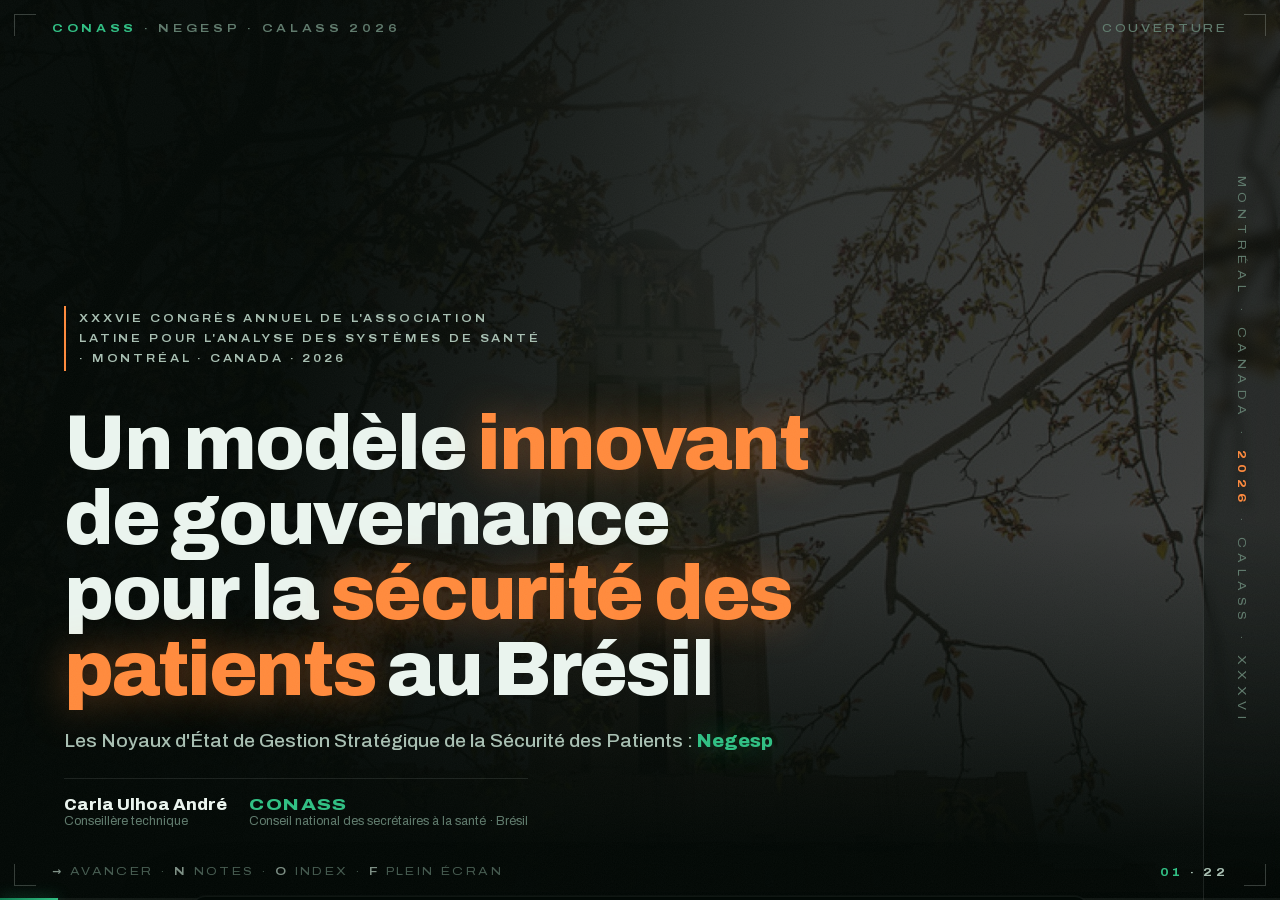
==== v2-fr/index.html @ 503f4c01 "deck em frances (v2-fr): traducao completa fr-FR + mapas nativos em frances (Gini e territorio) Co-A" ====
<!DOCTYPE html>
<html lang="fr">
<head>
<meta charset="UTF-8">
<meta name="viewport" content="width=1280">
<title>Negesp · Gouvernance de la sécurité des patients · CALASS 2026</title>
<style>
/* ═══════════════════════════════════════════════════════════════
   NEGESP · CALASS 2026 — MODELO V2 "OBSERVATÓRIO" (arquitetura 2)
   Cada slide é uma cena com geometria própria — nada de grade repetida.
   ═══════════════════════════════════════════════════════════════ */
@font-face{
  font-family:'Archivo';
  src:url([data-uri]) format('woff2');
  font-weight:100 900;font-stretch:62% 125%;font-display:block;
}

:root{
  --void:#020805;--deep:#04120B;
  --ink:#EAF4EE;--ink-2:#A8BFB2;--ink-3:#5F7A6C;
  --green:#2FBF83;--green-core:#0E7A4E;
  --orange:#FF8A3C;--orange-soft:#FFB37E;
  --hair:rgba(234,244,238,.10);--hair-2:rgba(234,244,238,.05);
  --glass:rgba(255,255,255,.035);--glass-2:rgba(255,255,255,.055);
  --ease:cubic-bezier(.32,.72,0,1);--ease-out:cubic-bezier(.16,1,.3,1);
  --pad:clamp(2rem,5vw,4.5rem);
  --kick:clamp(.58rem,.85vw,.78rem);
  --body:clamp(.9rem,1.25vw,1.08rem);
  color-scheme:dark;
}

*{margin:0;padding:0;box-sizing:border-box}
html,body{height:100%;overflow:hidden;background:var(--void)}
body{font-family:'Archivo',system-ui,sans-serif;color:var(--ink);-webkit-font-smoothing:antialiased}
::selection{background:rgba(47,191,131,.35)}

.atmo{position:fixed;inset:0;z-index:0;pointer-events:none;
  background:
    radial-gradient(52vw 52vw at 82% -10%, rgba(14,122,78,.16), transparent 60%),
    radial-gradient(44vw 44vw at -8% 108%, rgba(232,119,34,.07), transparent 62%),
    radial-gradient(90vw 70vh at 50% 120%, rgba(4,26,16,.9), transparent 70%)}
.atmo::after{content:"";position:absolute;inset:0;
  background:radial-gradient(120vw 120vh at 50% 50%, transparent 55%, rgba(1,5,3,.55) 100%)}
#dust{position:fixed;inset:0;z-index:1;pointer-events:none;opacity:.8}
.grain{position:fixed;inset:-40px;z-index:60;pointer-events:none;opacity:.05;
  background-image:url("data:image/svg+xml,%3Csvg xmlns='http://www.w3.org/2000/svg' width='160' height='160'%3E%3Cfilter id='n'%3E%3CfeTurbulence type='fractalNoise' baseFrequency='.9' numOctaves='2'/%3E%3CfeColorMatrix values='0 0 0 0 1 0 0 0 0 1 0 0 0 0 1 0 0 0 .6 0'/%3E%3C/filter%3E%3Crect width='160' height='160' filter='url(%23n)'/%3E%3C/svg%3E");
  animation:grain 1.1s steps(4) infinite}
@keyframes grain{0%{transform:translate(0,0)}25%{transform:translate(-14px,9px)}50%{transform:translate(9px,-14px)}75%{transform:translate(-6px,-8px)}100%{transform:translate(12px,10px)}}

/* HUD */
.hud{position:fixed;inset:0;z-index:50;pointer-events:none;font-stretch:125%;
  text-transform:uppercase;letter-spacing:.34em;font-size:var(--kick);color:var(--ink-3)}
.hud i{position:absolute;width:22px;height:22px;border:1px solid rgba(234,244,238,.22)}
.hud i.tl{top:14px;left:14px;border-right:0;border-bottom:0}
.hud i.tr{top:14px;right:14px;border-left:0;border-bottom:0}
.hud i.bl{bottom:14px;left:14px;border-right:0;border-top:0}
.hud i.br{bottom:14px;right:14px;border-left:0;border-top:0}
.hud .htl{position:absolute;top:22px;left:52px;font-weight:600}
.hud .htl b{color:var(--green);font-weight:700}
.hud .htr{position:absolute;top:22px;right:52px;text-align:right;font-weight:500;letter-spacing:.26em;max-width:44vw;overflow:hidden;white-space:nowrap;text-overflow:ellipsis}
.hud .hbl{position:absolute;bottom:22px;left:52px;letter-spacing:.22em;opacity:.75}
.hud .hbl b{color:var(--ink-2);font-weight:600}
.hud .hbr{position:absolute;bottom:22px;right:52px;font-variant-numeric:tabular-nums;font-weight:700;letter-spacing:.3em;color:var(--ink-2)}
.hud .hbr b{color:var(--green)}
.prog{position:fixed;left:0;right:0;bottom:0;height:2px;z-index:51;background:rgba(234,244,238,.06)}
.prog i{position:absolute;left:0;top:0;bottom:0;width:0;background:linear-gradient(90deg,var(--green-core),var(--green));
  box-shadow:0 0 14px rgba(47,191,131,.8);transition:width .7s var(--ease)}

/* mecânica */
.slide{position:fixed;inset:0;z-index:2;display:flex;visibility:hidden;opacity:0;
  transform:scale(.986);filter:blur(14px);
  transition:opacity .85s var(--ease),transform .85s var(--ease),filter .85s var(--ease),visibility 0s .85s}
.slide.on{visibility:visible;opacity:1;transform:none;filter:none;transition-delay:0s}
.wrap{flex:1;display:flex;flex-direction:column;justify-content:center;
  padding:calc(var(--pad) * .9) var(--pad);max-height:100%;overflow:hidden;position:relative;z-index:2}
.rv{opacity:0;transform:translateY(26px);filter:blur(10px)}
.on .rv{opacity:1;transform:none;filter:none;
  transition:opacity .9s var(--ease-out),transform .9s var(--ease-out),filter .9s var(--ease-out);
  transition-delay:calc(var(--d,0) * 1ms)}
.st{opacity:0;transform:translateY(18px) scale(.98);filter:blur(6px);
  transition:opacity .65s var(--ease-out),transform .65s var(--ease-out),filter .65s var(--ease-out)}
.st.go{opacity:1;transform:none;filter:none}

/* vocabulário */
.kick{display:inline-flex;align-items:center;gap:.9em;font-size:var(--kick);
  text-transform:uppercase;letter-spacing:.34em;font-stretch:125%;font-weight:600;color:var(--green)}
.kick::before{content:"";width:2.6em;height:1px;background:linear-gradient(90deg,var(--orange),transparent);flex:none}
.kick.center{justify-content:center;width:100%}
.title{font-size:clamp(1.5rem,3.1vw,2.7rem);font-weight:800;font-stretch:104%;
  line-height:1.08;letter-spacing:-.02em;color:var(--ink);text-wrap:balance;margin-top:.55em}
.title em{font-style:normal;color:var(--orange);text-shadow:0 0 34px rgba(255,138,60,.35)}
.lead{font-size:var(--body);color:var(--ink-2);line-height:1.6;max-width:62ch}
.glass{background:linear-gradient(180deg,var(--glass-2),var(--glass));border:1px solid var(--hair);
  border-radius:16px;box-shadow:inset 0 1px 0 rgba(255,255,255,.07)}

/* ═══ S01 · CAPA — pôster editorial com trilho lateral ═══ */
#s01 .cover{position:absolute;inset:0;z-index:0;
  background-image:url([data-uri]);background-size:cover;background-position:center 30%;
  filter:brightness(.4) saturate(.7) contrast(1.06);transform:scale(1.06);animation:kb 26s var(--ease) forwards}
@keyframes kb{to{transform:scale(1) translateY(-8px)}}
#s01 .scrim{position:absolute;inset:0;z-index:1;
  background:linear-gradient(100deg,rgba(2,8,5,.95) 24%,rgba(2,8,5,.55) 58%,rgba(2,8,5,.3)),
             linear-gradient(0deg,rgba(2,8,5,.95) 6%,transparent 42%)}
#s01 .rail{position:absolute;right:0;top:0;bottom:0;width:clamp(3.2rem,6vw,5rem);z-index:3;
  border-left:1px solid var(--hair);display:flex;align-items:center;justify-content:center;
  background:rgba(2,8,5,.35);backdrop-filter:blur(6px)}
#s01 .rail span{writing-mode:vertical-rl;font-size:var(--kick);letter-spacing:.5em;text-transform:uppercase;
  font-stretch:125%;color:var(--ink-3);white-space:nowrap}
#s01 .rail b{color:var(--orange);font-weight:700}
#s01 .wrap{justify-content:flex-end;padding-bottom:clamp(2.6rem,8vh,5rem);padding-right:clamp(5rem,9vw,8rem)}
#s01 .badge{display:inline-flex;max-width:max-content;align-items:center;gap:.8em;
  font-size:var(--kick);letter-spacing:.26em;text-transform:uppercase;font-stretch:118%;font-weight:600;
  color:var(--ink-2);border-left:2px solid var(--orange);padding:.3em 0 .3em 1.2em;max-width:60ch;line-height:1.8}
#s01 h1{font-size:clamp(2.5rem,6vw,5.6rem);font-weight:840;font-stretch:100%;line-height:.98;
  letter-spacing:-.03em;max-width:19ch;margin:.45em 0 .3em;text-wrap:balance}
#s01 h1 .hl{color:var(--orange);text-shadow:0 0 44px rgba(255,138,60,.4)}
#s01 h1 .w{display:inline-block;opacity:0;transform:translateY(.55em) rotate(1.2deg);filter:blur(8px)}
#s01.on h1 .w{opacity:1;transform:none;filter:none;
  transition:opacity .8s var(--ease-out),transform .8s var(--ease-out),filter .8s var(--ease-out);
  transition-delay:calc(var(--wd) * 1ms)}
#s01 .sub{font-size:clamp(.95rem,1.5vw,1.3rem);color:var(--ink-2);font-weight:500}
#s01 .sub .neg{color:var(--green);font-weight:800;text-shadow:0 0 30px rgba(47,191,131,.45)}
#s01 .authors{display:flex;align-items:baseline;gap:1.4em;margin-top:clamp(1.1rem,3vh,2rem);
  border-top:1px solid var(--hair);padding-top:1em;max-width:max-content}
#s01 .authors b{font-weight:800;font-size:clamp(.95rem,1.35vw,1.15rem)}
#s01 .authors span{display:block;font-size:clamp(.7rem,.98vw,.85rem);color:var(--ink-3)}
#s01 .authors .cn b{color:var(--green);font-stretch:118%;letter-spacing:.08em;text-transform:uppercase}

/* ═══ S02 · PERGUNTA — console + interrogação monumental ═══ */
#s02 .mark{position:absolute;right:-2vw;top:50%;transform:translateY(-52%);z-index:0;
  font-size:clamp(20rem,52vh,34rem);font-weight:850;line-height:1;color:transparent;
  -webkit-text-stroke:1.5px rgba(47,191,131,.22);text-stroke:1.5px rgba(47,191,131,.22);
  animation:markPulse 5s ease-in-out infinite}
@keyframes markPulse{50%{-webkit-text-stroke-color:rgba(47,191,131,.4)}}
#s02 .wrap{justify-content:flex-end;padding-bottom:clamp(3.4rem,12vh,7rem);max-width:72vw}
#s02 .promptline{font-size:var(--kick);letter-spacing:.34em;text-transform:uppercase;font-stretch:125%;
  color:var(--ink-3);margin-bottom:1.4em}
#s02 .promptline b{color:var(--green)}
#s02 .q{font-size:clamp(1.7rem,3.7vw,3.4rem);font-weight:740;font-stretch:101%;line-height:1.18;
  letter-spacing:-.02em;max-width:26ch;text-wrap:balance;border-left:3px solid var(--green);
  padding-left:clamp(1rem,2.4vw,1.8rem)}
#s02 .q .hl{color:var(--orange);text-shadow:0 0 44px rgba(255,138,60,.4)}
#s02 .q .w{display:inline-block;opacity:0;transform:translateY(.5em);filter:blur(9px)}
#s02.on .q .w{opacity:1;transform:none;filter:none;transition:all .75s var(--ease-out);
  transition-delay:calc(var(--wd) * 1ms)}
#s02 .caret{display:inline-block;width:.55em;height:1.05em;background:var(--green);margin-left:.18em;
  vertical-align:-.12em;animation:caret 1s steps(1) infinite;box-shadow:0 0 18px rgba(47,191,131,.8)}
@keyframes caret{50%{opacity:0}}

/* ═══ S03 · CONASS — bento assimétrico com faixa de números ═══ */
#s03 .bento{display:grid;flex:1;min-height:0;margin-top:0;
  grid-template-columns:1.05fr .55fr .9fr;grid-template-rows:auto 1fr auto;
  grid-template-areas:"logo logo photo" "lead tag photo" "stats stats stats";
  gap:clamp(.8rem,2vw,1.6rem)}
#s03 .mark{grid-area:logo;align-self:start;background:#F7FBF8;border-radius:14px;
  padding:clamp(.6rem,1.3vw,1rem) clamp(.9rem,1.9vw,1.4rem);max-width:max-content;
  box-shadow:0 18px 50px rgba(0,0,0,.45)}
#s03 .mark img{display:block;height:clamp(2.1rem,4.6vh,3rem);width:auto}
#s03 .leadbox{grid-area:lead;align-self:center}
#s03 .tagbox{grid-area:tag;align-self:center;justify-self:center;position:relative;
  font-size:clamp(.9rem,1.4vw,1.2rem);font-weight:650;line-height:1.5;color:var(--ink);
  writing-mode:vertical-rl;transform:rotate(180deg);border-left:none;
  border-right:2px solid var(--orange);padding:0 0 0 1em;max-height:100%}
#s03 .tagbox em{font-style:normal;color:var(--orange)}
#s03 .photo{grid-area:photo;position:relative;align-self:stretch;min-height:0;
  display:flex;align-items:center;justify-content:center}
#s03 .photo .frame{background:#fff;border-radius:16px;padding:clamp(.5rem,1vw,.8rem);
  box-shadow:0 30px 70px rgba(0,0,0,.55),0 0 60px rgba(47,191,131,.08);transform:rotate(2.2deg);
  max-height:100%;display:flex}
#s03 .photo img{display:block;max-width:100%;max-height:min(52vh,480px);object-fit:contain;border-radius:8px}
#s03 .stats{grid-area:stats;display:grid;grid-template-columns:1fr 1fr 1.35fr;align-items:stretch;
  border-top:1px solid var(--hair);padding-top:clamp(.7rem,2vh,1.2rem);gap:0}
#s03 .stat{padding:0 clamp(1rem,2.4vw,2rem);position:relative}
#s03 .stat + .stat{border-left:1px solid var(--hair)}
#s03 .stat b{display:block;font-size:clamp(2rem,4.4vw,3.8rem);font-weight:860;font-stretch:78%;
  color:var(--green);line-height:1;font-variant-numeric:tabular-nums;text-shadow:0 0 34px rgba(47,191,131,.35)}
#s03 .stat span{display:block;margin-top:.4em;font-size:clamp(.68rem,.98vw,.86rem);color:var(--ink-2);line-height:1.4}

/* ═══ S04 · CÂMARA — 4 painéis verticais + faixa panorâmica ═══ */
#s04 .strip{margin-top:clamp(.7rem,2vh,1.2rem);border-radius:14px;overflow:hidden;position:relative;
  height:clamp(3.4rem,10vh,5.4rem);border:1px solid var(--hair)}
#s04 .strip img{width:100%;height:100%;object-fit:cover;object-position:center 32%;
  filter:saturate(.6) brightness(.7) contrast(1.05)}
#s04 .strip::after{content:"";position:absolute;inset:0;
  background:linear-gradient(90deg,rgba(2,8,5,.7),transparent 30%,transparent 70%,rgba(2,8,5,.7))}
#s04 .panels{display:grid;grid-template-columns:repeat(4,1fr);gap:clamp(.6rem,1.4vw,1.1rem);
  flex:1;min-height:0;margin-top:clamp(.7rem,2vh,1.2rem)}
#s04 .pan{position:relative;padding:clamp(.9rem,1.8vw,1.3rem);display:flex;flex-direction:column;
  border-top:2px solid var(--green);overflow:hidden}
#s04 .pan:nth-child(2n){border-top-color:var(--orange)}
#s04 .pan .num{position:absolute;right:.3em;top:-.22em;font-size:clamp(3.4rem,7vw,6rem);font-weight:860;
  font-stretch:75%;color:transparent;-webkit-text-stroke:1px rgba(234,244,238,.1);line-height:1}
#s04 .pan h4{font-size:clamp(.78rem,1.1vw,.98rem);font-weight:800;font-stretch:112%;letter-spacing:.05em;
  text-transform:uppercase;color:var(--green);max-width:9ch;line-height:1.3;min-height:2.6em}
#s04 .pan:nth-child(2n) h4{color:var(--orange)}
#s04 .pan p{margin-top:.7em;font-size:clamp(.7rem,.98vw,.88rem);color:var(--ink-2);line-height:1.5}

/* ═══ S05 · PROBLEMA — trilhos de transformação ═══ */
#s05 .heads{display:grid;grid-template-columns:1fr clamp(4rem,9vw,7rem) 1fr;gap:clamp(.8rem,2vw,1.5rem);
  margin-top:clamp(1rem,3vh,1.8rem)}
#s05 .heads span{font-size:var(--kick);letter-spacing:.3em;text-transform:uppercase;font-stretch:120%;font-weight:700}
#s05 .heads .ha{color:var(--orange)}
#s05 .heads .hb{color:var(--green)}
#s05 .heads .hb em{font-style:normal;color:var(--green);text-decoration:underline;text-underline-offset:.3em}
#s05 .rows{display:flex;flex-direction:column;gap:clamp(.7rem,2.2vh,1.3rem);flex:1;min-height:0;
  justify-content:space-evenly;margin-top:.4rem}
#s05 .row{display:grid;grid-template-columns:1fr clamp(4rem,9vw,7rem) 1fr;gap:clamp(.8rem,2vw,1.5rem);align-items:stretch}
#s05 .cellA,#s05 .cellB{display:flex;gap:.85em;align-items:center;padding:clamp(.75rem,1.6vw,1.15rem)}
#s05 .cellA{border-left:2px solid rgba(255,138,60,.6)}
#s05 .cellB{border-left:2px solid rgba(47,191,131,.6)}
#s05 .row i{flex:none;width:1.8em;height:1.8em;border-radius:50%;display:grid;place-items:center;
  font-style:normal;font-weight:800;font-size:.88em}
#s05 .cellA i{color:var(--orange);border:1px solid rgba(255,138,60,.5)}
#s05 .cellB i{color:var(--green);border:1px solid rgba(47,191,131,.5)}
#s05 .row p{font-size:clamp(.78rem,1.1vw,.98rem);color:var(--ink-2);line-height:1.45}
#s05 .row b{color:var(--ink)}
#s05 .beam{position:relative;align-self:center;height:2px;width:100%;
  background:linear-gradient(90deg,rgba(255,138,60,.5),rgba(47,191,131,.7))}
#s05 .beam::before{content:"";position:absolute;right:-1px;top:50%;translate:0 -50%;
  border:5px solid transparent;border-left-color:var(--green);filter:drop-shadow(0 0 6px rgba(47,191,131,.8))}
#s05 .beam::after{content:"";position:absolute;left:0;top:-2px;width:14px;height:6px;border-radius:3px;
  background:#7CFFC8;filter:blur(1px);animation:beamrun 2.2s var(--ease) infinite}
@keyframes beamrun{from{left:-4%}to{left:100%}}

/* ═══ S06 · CITAÇÃO — glifo monumental + eixo assimétrico ═══ */
#s06 .glyph{position:absolute;left:clamp(-2rem,-1vw,0rem);top:-6vh;z-index:0;font-size:clamp(18rem,46vh,30rem);
  font-weight:860;line-height:1;color:transparent;-webkit-text-stroke:1.5px rgba(47,191,131,.25)}
#s06 .wrap{padding-left:clamp(6rem,18vw,16rem);align-items:flex-start}
#s06 .quote{font-size:clamp(1.3rem,2.7vw,2.4rem);font-weight:650;line-height:1.32;max-width:30ch;
  letter-spacing:-.014em;text-wrap:balance}
#s06 .quote .hl{color:var(--orange)}
#s06 .quote .hl2{color:var(--green)}
#s06 .attr{margin-top:clamp(1.2rem,3.6vh,2.2rem);font-size:var(--kick);letter-spacing:.3em;
  text-transform:uppercase;font-stretch:120%;color:var(--ink-3);display:flex;align-items:center;gap:1.2em}
#s06 .attr::before{content:"";width:3em;height:1px;background:var(--orange)}

/* ═══ S07 · MARCO LEGAL — selo monumental + linha de metrô ═══ */
#s07 .scene{display:grid;grid-template-columns:.95fr 1.05fr;gap:clamp(1.6rem,4vw,3.4rem);
  align-items:center;flex:1;min-height:0;margin-top:clamp(.6rem,2vh,1.1rem)}
#s07 .monument{text-align:left;position:relative;padding:clamp(1.2rem,2.6vw,2rem) 0}
#s07 .selo{display:inline-block;font-size:var(--kick);letter-spacing:.3em;text-transform:uppercase;font-weight:800;
  color:var(--orange);border:1px solid rgba(255,138,60,.55);border-radius:999px;padding:.55em 1.2em;
  animation:blip 3s ease-in-out infinite}
@keyframes blip{50%{opacity:.45}}
#s07 .dou{margin-top:1.2em;font-size:var(--kick);letter-spacing:.32em;text-transform:uppercase;color:var(--ink-3);font-stretch:122%}
#s07 .bigdate{font-size:clamp(2rem,4.6vw,4rem);font-weight:860;font-stretch:84%;line-height:1.02;
  margin-top:.15em;letter-spacing:-.02em;
  background:linear-gradient(100deg,#EAF4EE,#7CFFC8);-webkit-background-clip:text;background-clip:text;color:transparent}
#s07 .portn{margin-top:.5em;font-size:clamp(.85rem,1.25vw,1.1rem);color:var(--green);font-weight:750}
#s07 .ementa{margin-top:.9em;font-size:clamp(.82rem,1.15vw,1rem);color:var(--ink-2);line-height:1.55;
  max-width:44ch;border-left:2px solid rgba(47,191,131,.4);padding-left:1em}
#s07 .metro{position:relative;display:flex;flex-direction:column;gap:clamp(1rem,3.4vh,1.9rem);
  padding-left:clamp(1.6rem,3.4vw,2.6rem)}
#s07 .metro::before{content:"";position:absolute;left:calc(clamp(1.6rem,3.4vw,2.6rem)/2 - 1px);top:4%;bottom:4%;
  width:2px;background:linear-gradient(rgba(255,138,60,.7),rgba(47,191,131,.8));border-radius:2px;
  box-shadow:0 0 16px rgba(47,191,131,.35)}
#s07 .stop{position:relative}
#s07 .stop::before{content:"";position:absolute;left:calc(-1 * clamp(1.6rem,3.4vw,2.6rem)/2 - 5px);top:.55em;
  width:12px;height:12px;border-radius:50%;background:var(--void);border:2px solid var(--green);
  box-shadow:0 0 14px rgba(47,191,131,.7)}
#s07 .stop .from{color:var(--ink-3);font-size:clamp(.76rem,1.06vw,.94rem);
  text-decoration:line-through;text-decoration-color:rgba(255,138,60,.55)}
#s07 .stop .to{margin-top:.25em;color:var(--ink);font-size:clamp(.9rem,1.35vw,1.2rem);font-weight:750;line-height:1.35}

/* ═══ S08 · NÍVEIS — diamante de fluxo ═══ */
#s08 .diamond{position:relative;flex:1;min-height:0;margin-top:clamp(.5rem,1.6vh,1rem);
  display:grid;grid-template-columns:1fr 1fr;grid-template-rows:auto 1fr auto;
  gap:clamp(.5rem,1.4vh,.9rem) clamp(3rem,8vw,7rem);
  grid-template-areas:"fed fed" "est mun" "srv srv"}
#s08 .dcard{position:relative;padding:clamp(.65rem,1.4vw,1rem) clamp(.9rem,1.9vw,1.4rem);z-index:2}
#s08 .dcard.fed{grid-area:fed;justify-self:center;width:min(100%,58ch)}
#s08 .dcard.est{grid-area:est}
#s08 .dcard.mun{grid-area:mun}
#s08 .dcard.srv{grid-area:srv;justify-self:center;width:min(100%,64ch)}
#s08 .dcard .lvl{font-size:var(--kick);letter-spacing:.28em;text-transform:uppercase;font-weight:800;
  color:var(--orange);font-stretch:122%}
#s08 .dcard.est .lvl{color:var(--green)}
#s08 .dcard .who{margin-top:.2em;font-weight:800;font-size:clamp(.76rem,1.08vw,.95rem);line-height:1.25;color:var(--ink)}
#s08 .dcard .resp{margin-top:.5em}
#s08 .dcard .resp b{display:block;font-size:calc(var(--kick) * .92);letter-spacing:.22em;text-transform:uppercase;
  color:var(--green);font-weight:800;font-stretch:114%;margin-bottom:.4em}
#s08 .dcard ul{list-style:none;display:grid;gap:.24em}
#s08 .dcard.fed ul,#s08 .dcard.srv ul{grid-template-columns:1fr 1fr;column-gap:1.4em}
#s08 .dcard li{position:relative;padding-left:.95em;font-size:clamp(.68rem,.96vw,.86rem);color:var(--ink-2);line-height:1.35}
#s08 .dcard li::before{content:"";position:absolute;left:0;top:.48em;width:.3em;height:.3em;border-radius:50%;
  background:var(--orange);box-shadow:0 0 8px rgba(255,138,60,.7)}
#s08 .dcard.est{outline:1px solid rgba(47,191,131,.4);outline-offset:-1px;border-radius:16px;
  box-shadow:0 0 44px rgba(47,191,131,.12)}
#s08 svg.links{position:absolute;inset:0;width:100%;height:100%;z-index:1;pointer-events:none}
#s08 svg.links path{fill:none;stroke:rgba(47,191,131,.4);stroke-width:1.4;stroke-dasharray:6 7;
  filter:drop-shadow(0 0 6px rgba(47,191,131,.35));animation:dashmove 1.6s linear infinite}
@keyframes dashmove{to{stroke-dashoffset:-13}}

/* ═══ S09 · ELO — selo suspenso + manifesto central ═══ */
#s09 .wrap{align-items:center;text-align:center}
#s09 .plate{background:#F7FBF8;border-radius:18px;padding:clamp(.9rem,2vw,1.5rem) clamp(1.4rem,3vw,2.2rem);
  box-shadow:0 26px 70px rgba(0,0,0,.5),0 0 80px rgba(47,191,131,.14);transform:rotate(-2deg);
  max-width:min(46vw,430px);position:relative}
#s09 .plate img{display:block;width:100%;height:auto}
#s09 .plate::after{content:"";position:absolute;inset:0;border-radius:18px;pointer-events:none;
  background:linear-gradient(120deg,transparent 30%,rgba(255,255,255,.5) 46%,transparent 60%);
  background-size:260% 100%;animation:sheen 5.5s var(--ease) infinite}
@keyframes sheen{0%,55%{background-position:130% 0}95%,100%{background-position:-130% 0}}
#s09 .statement{margin-top:clamp(1.2rem,3.6vh,2.2rem);font-size:clamp(1.35rem,2.7vw,2.5rem);
  font-weight:760;font-stretch:102%;line-height:1.2;letter-spacing:-.018em;max-width:30ch;text-wrap:balance}
#s09 .statement .g{color:var(--green);text-shadow:0 0 34px rgba(47,191,131,.4)}
#s09 .chips{display:flex;gap:.7em;margin-top:clamp(1.1rem,3.2vh,2rem);flex-wrap:wrap;justify-content:center}
#s09 .chip{display:inline-flex;align-items:center;gap:.7em;border:1px solid var(--hair);border-radius:999px;
  background:var(--glass);padding:.6em 1.2em;font-size:clamp(.72rem,1.02vw,.92rem);color:var(--ink-2);font-weight:550;max-width:52ch;text-align:left}
#s09 .chip::before{content:"";width:.5em;height:.5em;border-radius:50%;background:var(--green);
  box-shadow:0 0 10px rgba(47,191,131,.8);flex:none}
#s09 .chip.o::before{background:var(--orange);box-shadow:0 0 10px rgba(255,138,60,.8)}

/* ═══ S10 · CONSTELAÇÃO EM TELA CHEIA ═══ */
#s10 .wrap{padding-top:clamp(1.4rem,4vh,2.4rem)}
#s10 .head{max-width:44ch}
#s10 .head .title{font-size:clamp(1.2rem,2.2vw,1.9rem)}
#s10 .head .lead{margin-top:.6em;font-size:clamp(.78rem,1.1vw,.98rem)}
#s10 .stage{position:relative;flex:1;min-height:0}
#s10 svg.web{position:absolute;inset:0;width:100%;height:100%;pointer-events:none}
#s10 svg.web line{stroke:rgba(47,191,131,.35);stroke-width:1;stroke-dasharray:4 6}
#s10 svg.web line.ring{stroke:rgba(234,244,238,.12)}
#s10 .core{position:absolute;left:50%;top:52%;translate:-50% -50%;z-index:2;
  background:radial-gradient(circle at 35% 30%,#17A468,var(--green-core) 72%);color:#fff;font-weight:850;
  border-radius:999px;padding:.75em 1.5em;font-size:clamp(.95rem,1.5vw,1.3rem);
  box-shadow:0 0 0 1px rgba(255,255,255,.18) inset,0 0 60px rgba(47,191,131,.55)}
#s10 .core::after{content:"";position:absolute;inset:-12px;border-radius:999px;
  border:1px solid rgba(47,191,131,.4);animation:pulseR 2.8s var(--ease) infinite}
@keyframes pulseR{from{transform:scale(.92);opacity:1}to{transform:scale(1.55);opacity:0}}
#s10 .fn{position:absolute;translate:-50% -50%;z-index:2;display:flex;align-items:center;gap:.6em;
  background:var(--glass-2);border:1px solid var(--hair);border-radius:999px;backdrop-filter:blur(6px);
  padding:.55em 1.1em .55em .5em;font-size:clamp(.7rem,1vw,.9rem);color:var(--ink);white-space:nowrap;font-weight:650}
#s10 .fn i{font-style:normal;flex:none;width:1.7em;height:1.7em;border-radius:50%;display:grid;place-items:center;
  background:var(--green);color:#04120B;font-weight:800;font-size:.9em;box-shadow:0 0 14px rgba(47,191,131,.5)}
#s10 .fn:nth-child(odd) i{background:var(--orange);box-shadow:0 0 14px rgba(255,138,60,.5)}

/* ═══ S11 · MAPA — palco central com leituras sobrepostas ═══ */
#s11 .stage{position:relative;flex:1;min-height:0;display:grid;place-items:center;overflow:hidden}
#s11 .holo{position:relative;perspective:1400px}
#s11 .table{position:relative;transform:rotateX(28deg);transform-style:preserve-3d;animation:floaty 7s ease-in-out infinite}
@keyframes floaty{0%,100%{transform:rotateX(28deg) translateY(0)}50%{transform:rotateX(28deg) translateY(-10px)}}
#s11 .brmap{width:min(56vw,66vh,830px);height:auto;display:block;filter:drop-shadow(0 0 26px rgba(47,191,131,.25))}
#s11 .floor{position:absolute;left:50%;bottom:-9%;width:130%;height:34%;transform:translateX(-50%);
  background:radial-gradient(50% 100% at 50% 0%,rgba(47,191,131,.2),transparent 70%);filter:blur(12px)}
#s11 .ringsF{position:absolute;left:50%;top:52%;width:135%;aspect-ratio:1;transform:translate(-50%,-50%);
  border-radius:50%;border:1px solid rgba(47,191,131,.14);
  box-shadow:0 0 0 clamp(30px,4vw,60px) rgba(47,191,131,.05) inset}
#s11 .sweep{position:absolute;inset:-12%;border-radius:50%;
  background:conic-gradient(from 0deg,rgba(47,191,131,.24),transparent 24%);
  animation:spin2 6.5s linear infinite;mix-blend-mode:screen;pointer-events:none}
@keyframes spin2{to{rotate:360deg}}
#s11 .reading{position:absolute;left:var(--pad);top:50%;transform:translateY(-50%);z-index:3;max-width:34ch}
#s11 .reading b{display:block;font-size:clamp(4.6rem,12vw,10.5rem);font-weight:880;font-stretch:74%;
  line-height:.88;color:var(--green);font-variant-numeric:tabular-nums;letter-spacing:-.03em;
  text-shadow:0 0 70px rgba(47,191,131,.5)}
#s11 .reading small{display:block;margin-top:.6em;font-size:clamp(.82rem,1.2vw,1.02rem);color:var(--ink-2);
  max-width:24ch;line-height:1.45;font-weight:500}
#s11 .legend{position:absolute;left:var(--pad);bottom:clamp(2.6rem,7vh,4.4rem);z-index:3;
  display:flex;flex-direction:column;gap:.5em;max-width:44ch}
#s11 .lg{display:flex;gap:.75em;align-items:flex-start;font-size:clamp(.7rem,1vw,.9rem);color:var(--ink-2);line-height:1.4}
#s11 .lg i{flex:none;width:.8em;height:.8em;border-radius:3px;margin-top:.24em}
#s11 .lg i.g{background:var(--green);box-shadow:0 0 12px rgba(47,191,131,.7)}
#s11 .lg i.o{background:var(--orange);box-shadow:0 0 12px rgba(255,138,60,.7)}
.brmap path.uf{fill:rgba(14,122,78,.12);stroke:#2FBF83;stroke-width:1.2;stroke-opacity:.9;transition:fill 1s var(--ease)}
.brmap path.uf.dest{fill:rgba(255,138,60,.55);stroke:var(--orange);
  filter:drop-shadow(0 0 10px rgba(255,138,60,.8));animation:destpulse 2.2s ease-in-out infinite}
@keyframes destpulse{50%{fill:rgba(255,138,60,.28)}}
.brmap path.arc{fill:none;stroke:rgba(47,191,131,.5);stroke-width:1;stroke-linecap:round}
.brmap circle.cap{fill:#7CFFC8;filter:drop-shadow(0 0 6px rgba(124,255,200,.9))}
.brmap circle.hub{fill:var(--orange);filter:drop-shadow(0 0 10px rgba(255,138,60,.9))}

/* ═══ S12 · REATOR — linha de montagem ═══ */
#s12 .line{position:relative;display:grid;grid-template-columns:1fr auto 1fr;gap:clamp(1rem,2.6vw,2.2rem);
  align-items:center;flex:1;min-height:0;margin-top:clamp(.5rem,1.6vh,1rem)}
#s12 .line::before{content:"";position:absolute;left:2%;right:2%;top:50%;height:2px;z-index:0;
  background:linear-gradient(90deg,rgba(255,138,60,.35),rgba(47,191,131,.5),rgba(255,138,60,.35))}
#s12 h5{font-size:var(--kick);letter-spacing:.3em;text-transform:uppercase;font-stretch:120%;
  color:var(--ink-3);font-weight:700;margin-bottom:.8em}
#s12 .side{position:relative;z-index:2;display:flex;flex-direction:column;gap:clamp(.5rem,1.4vh,.85rem)}
#s12 .side.right{text-align:right;align-items:flex-end}
#s12 .io{padding:clamp(.6rem,1.3vw,.95rem) clamp(.8rem,1.7vw,1.2rem);font-size:clamp(.72rem,1.02vw,.92rem);
  color:var(--ink-2);line-height:1.45;max-width:34ch}
#s12 .io span{display:block;color:var(--ink-3);font-size:.86em;margin-top:.2em}
#s12 .reactor{position:relative;z-index:2;display:flex;flex-direction:column;align-items:center;gap:clamp(.5rem,1.4vh,.9rem);
  padding:clamp(1rem,2.2vw,1.6rem) clamp(1.2rem,2.6vw,2rem);border-radius:26px;
  outline:1px solid rgba(47,191,131,.35);outline-offset:-1px;background:rgba(4,18,11,.7);backdrop-filter:blur(8px);
  box-shadow:0 0 60px rgba(47,191,131,.14)}
#s12 .rlabel{display:flex;align-items:center;gap:.8em;font-weight:850;font-size:clamp(.95rem,1.45vw,1.25rem)}
#s12 .rlabel svg{width:clamp(2.2rem,4.4vw,3.4rem);height:auto}
#s12 .rlabel .track{stroke:rgba(234,244,238,.12)}
#s12 .rlabel .dash{stroke:var(--green);filter:drop-shadow(0 0 8px rgba(47,191,131,.7))}
#s12 .rlabel .dot{fill:var(--orange)}
#s12 .proc{width:100%;padding:.6em 1em;border-radius:12px;background:var(--glass);border:1px solid var(--hair);
  font-size:clamp(.7rem,1vw,.9rem);font-weight:700;color:var(--ink);text-align:left}
#s12 .proc small{display:block;font-weight:500;color:var(--ink-3);font-size:.86em;margin-top:.2em}
#s12 .proc::before{content:"";display:inline-block;width:.45em;height:.45em;border-radius:50%;
  background:var(--green);margin-right:.6em;box-shadow:0 0 10px rgba(47,191,131,.8)}

/* ═══ S13 · ESTRATOS ISOMÉTRICOS ═══ */
#s13 .scene{display:grid;grid-template-columns:1.05fr .95fr;gap:clamp(1rem,3vw,2.6rem);align-items:center;flex:1;min-height:0}
#s13 .stackview{position:relative;height:100%;min-height:0;display:grid;place-items:center;perspective:1100px}
#s13 .stack{position:relative;width:min(33vw,52vh,470px);aspect-ratio:1;transform-style:preserve-3d;
  transform:rotateX(56deg) rotateZ(-38deg);animation:stackfloat 8s ease-in-out infinite}
@keyframes stackfloat{0%,100%{transform:rotateX(56deg) rotateZ(-38deg) translateZ(0)}50%{transform:rotateX(56deg) rotateZ(-38deg) translateZ(14px)}}
#s13 .plane{position:absolute;inset:0;border-radius:26px;border:1.5px solid;
  display:grid;place-items:center;backdrop-filter:blur(2px)}
#s13 .plane .tag{transform:rotateZ(38deg) rotateX(-56deg) scale(1.15);display:grid;place-items:center;
  box-shadow:0 10px 30px rgba(0,0,0,.5);border-radius:50%}
#s13 .p2 .tag{transform:rotateZ(38deg) rotateX(-56deg) scale(1.45)}
#s13 .p3 .tag{transform:rotateZ(38deg) rotateX(-56deg) scale(1.95)}
#s13 .p4 .tag{transform:rotateZ(38deg) rotateX(-56deg) scale(2.9)}
#s13 .plane .tag i{font-style:normal;width:2em;height:2em;border-radius:50%;display:grid;place-items:center;
  color:#04120B;font-weight:800;font-size:clamp(.72rem,1.05vw,.92rem)}
#s13 .p1{transform:translateZ(0);border-color:rgba(255,138,60,.6);background:rgba(255,138,60,.06)}
#s13 .p1 .tag{color:var(--orange-soft)}#s13 .p1 .tag i{background:var(--orange)}
#s13 .p2{transform:translateZ(46px) scale(.8);border-color:rgba(47,191,131,.55);background:rgba(47,191,131,.07)}
#s13 .p2 .tag{color:var(--ink)}#s13 .p2 .tag i{background:var(--green)}
#s13 .p3{transform:translateZ(92px) scale(.6);border-color:rgba(124,221,176,.6);background:rgba(124,221,176,.08)}
#s13 .p3 .tag{color:var(--ink)}#s13 .p3 .tag i{background:#7CDDB0}
#s13 .p4{transform:translateZ(138px) scale(.4);border-color:#CFF5E2;
  background:radial-gradient(circle at 40% 35%,rgba(23,164,104,.9),rgba(10,86,56,.92))}
#s13 .p4 .tag{color:#fff}#s13 .p4 .tag i{background:#fff}
#s13 .layers{display:flex;flex-direction:column;gap:clamp(.55rem,1.7vh,1.05rem)}
#s13 .lay{display:flex;gap:.9em;align-items:flex-start;padding:clamp(.65rem,1.4vw,1rem);
  border-left:2px solid var(--hair)}
#s13 .lay.k1{border-left-color:var(--orange)}
#s13 .lay.k2{border-left-color:var(--green)}
#s13 .lay.k3{border-left-color:#7CDDB0}
#s13 .lay.k4{border-left-color:#CFF5E2}
#s13 .lay i{font-style:normal;flex:none;width:1.9em;height:1.9em;border-radius:50%;display:grid;place-items:center;
  font-weight:800;font-size:.92em;color:#04120B}
#s13 .lay.k1 i{background:var(--orange);box-shadow:0 0 16px rgba(255,138,60,.5)}
#s13 .lay.k2 i{background:var(--green);box-shadow:0 0 16px rgba(47,191,131,.5)}
#s13 .lay.k3 i{background:#7CDDB0}
#s13 .lay.k4 i{background:#CFF5E2}
#s13 .lay b{display:block;font-size:clamp(.85rem,1.2vw,1.05rem);color:var(--ink);line-height:1.25}
#s13 .lay span{font-size:clamp(.74rem,1.05vw,.93rem);color:var(--ink-2);line-height:1.42}

/* ═══ S14 · ESPINHA CENTRAL (mapa mental) ═══ */
#s14 .mind{position:relative;display:grid;grid-template-columns:1fr clamp(9rem,15vw,13rem) 1.15fr;
  gap:clamp(.8rem,2vw,1.5rem);flex:1;min-height:0;margin-top:clamp(.6rem,1.8vh,1.1rem)}
#s14 .spine{position:relative;display:grid;place-items:center}
#s14 .spine::before{content:"";position:absolute;left:50%;top:0;bottom:0;width:2px;translate:-50% 0;
  background:linear-gradient(transparent,rgba(47,191,131,.55),transparent)}
#s14 .node{position:relative;z-index:2;text-align:center;background:radial-gradient(circle at 35% 30%,#17A468,var(--green-core) 75%);
  border-radius:18px;padding:1em 1.1em;font-weight:850;color:#fff;font-size:clamp(.85rem,1.3vw,1.1rem);line-height:1.3;
  box-shadow:0 0 0 1px rgba(255,255,255,.16) inset,0 0 54px rgba(47,191,131,.5)}
#s14 .node small{display:block;font-weight:600;font-size:.66em;opacity:.85;margin-top:.4em;letter-spacing:.14em;text-transform:uppercase}
#s14 .sidecol{display:flex;flex-direction:column;gap:clamp(.6rem,1.6vh,1rem);min-height:0}
#s14 .blk{padding:clamp(.7rem,1.5vw,1.05rem);display:flex;flex-direction:column;min-height:0}
#s14 .blk h4{font-size:clamp(.76rem,1.08vw,.95rem);font-weight:800;font-stretch:112%;letter-spacing:.06em;
  text-transform:uppercase;color:var(--green);margin-bottom:.5em}
#s14 .blk.warm h4{color:var(--orange)}
#s14 .blk ul{list-style:none;display:flex;flex-direction:column;gap:.28em;flex:1;justify-content:space-evenly;min-height:0}
#s14 .blk li{position:relative;padding-left:.95em;font-size:clamp(.68rem,.96vw,.87rem);color:var(--ink-2);line-height:1.38}
#s14 .blk li::before{content:"";position:absolute;left:0;top:.48em;width:.28em;height:.28em;border-radius:50%;
  background:var(--orange);box-shadow:0 0 8px rgba(255,138,60,.6)}
#s14 .blk .intro{font-size:clamp(.68rem,.96vw,.87rem);color:var(--ink-3);margin-bottom:.45em;line-height:1.4}
#s14 .blk.compo ul{display:grid;grid-template-columns:1fr 1fr;column-gap:1em;row-gap:.26em;align-content:space-evenly}
#s14 .blk.grow{flex:1}
#s14 .foot{margin-top:clamp(.45rem,1.4vh,.8rem);text-align:center;font-size:clamp(.72rem,1.02vw,.92rem);color:var(--ink-3)}
#s14 .foot b{color:var(--ink)}
#s14 svg.ties{position:absolute;inset:0;width:100%;height:100%;z-index:1;pointer-events:none}
#s14 svg.ties path{fill:none;stroke:rgba(47,191,131,.3);stroke-width:1.2;stroke-dasharray:3 6}

/* ═══ S15 · ASCENSÃO DIAGONAL ═══ */
#s15 .climb{position:relative;flex:1;min-height:0;margin-top:clamp(.7rem,2vh,1.3rem);
  display:grid;grid-template-columns:1fr 1fr 1fr;gap:clamp(.8rem,2vw,1.6rem);align-items:stretch;
  padding-bottom:clamp(.4rem,1.4vh,.9rem)}
#s15 .stepc{align-self:end;display:flex;flex-direction:column;padding:clamp(.85rem,1.9vw,1.3rem);position:relative;z-index:2}
#s15 .stepc:nth-last-child(3){height:58%}
#s15 .stepc:nth-last-child(2){height:76%}
#s15 .stepc:nth-last-child(1){height:94%}
#s15 .stepc h5{font-size:var(--kick);letter-spacing:.28em;text-transform:uppercase;color:var(--ink-3);font-weight:700;font-stretch:120%}
#s15 .stepc b{display:block;font-size:clamp(1rem,1.65vw,1.4rem);font-weight:820;margin:.4em 0 .35em;color:var(--green)}
#s15 .stepc:nth-last-child(1) b{color:var(--orange)}
#s15 .stepc p{font-size:clamp(.74rem,1.04vw,.93rem);color:var(--ink-2);line-height:1.5}
#s15 .stepc .ord{position:absolute;top:-.55em;right:.6em;font-size:clamp(2.2rem,4.6vw,3.8rem);font-weight:870;
  font-stretch:75%;color:transparent;-webkit-text-stroke:1px rgba(234,244,238,.14);line-height:1}
#s15 svg.path{position:absolute;inset:0;width:100%;height:100%;z-index:1;pointer-events:none}
#s15 svg.path path{fill:none;stroke:rgba(47,191,131,.45);stroke-width:2;stroke-dasharray:2 9;stroke-linecap:round;
  animation:dashmove 1.4s linear infinite}
#s15 .result{position:absolute;right:0;top:0;z-index:3;max-width:34ch}
#s15 .badge{display:inline-block;font-size:clamp(.78rem,1.15vw,1rem);font-weight:750;color:#04120B;
  background:linear-gradient(90deg,#7CFFC8,var(--green));border-radius:999px;padding:.7em 1.5em;
  box-shadow:0 0 44px rgba(47,191,131,.45)}

/* ═══ S16 · REDE ORBITAL ═══ */
#s16 .stage{position:relative;flex:1;min-height:0}
#s16 .netmap{position:absolute;left:50%;top:50%;translate:-50% -50%}
#s16 .brmap{width:min(38vw,60vh,560px);height:auto;filter:drop-shadow(0 0 22px rgba(47,191,131,.2))}
#s16 .brmap path.uf{fill:rgba(14,122,78,.09);stroke:rgba(47,191,131,.45);stroke-width:1}
#s16 .brmap path.net{fill:none;stroke-width:1.1;stroke-linecap:round;stroke:rgba(124,255,200,.65);
  filter:drop-shadow(0 0 5px rgba(124,255,200,.6))}
#s16 .vb{position:absolute;translate:-50% -50%;max-width:26ch;padding:clamp(.55rem,1.2vw,.9rem) clamp(.8rem,1.6vw,1.15rem);z-index:2}
#s16 .vb b{display:block;font-size:clamp(.85rem,1.25vw,1.08rem);font-weight:800;color:var(--green);margin-bottom:.2em}
#s16 .vb span{font-size:clamp(.68rem,.96vw,.86rem);color:var(--ink-2);line-height:1.4;display:block}
#s16 .vb::after{content:"";position:absolute;width:clamp(1.6rem,4vw,3.2rem);height:1px;
  background:linear-gradient(90deg,rgba(47,191,131,.6),transparent);top:50%}
#s16 .vb.L::after{left:100%}
#s16 .vb.R::after{right:100%;background:linear-gradient(270deg,rgba(47,191,131,.6),transparent)}

/* ═══ S17 · LEQUE RADIAL ═══ */
#s17 .fanstage{position:relative;flex:1;min-height:0;margin-top:clamp(.5rem,1.6vh,1rem)}
#s17 .hub{position:absolute;left:clamp(8rem,17vw,15rem);top:50%;translate:-50% -50%;z-index:3;
  background:radial-gradient(circle at 35% 30%,#17A468,var(--green-core) 72%);color:#fff;font-weight:850;
  border-radius:999px;padding:.8em 1.6em;font-size:clamp(1rem,1.6vw,1.4rem);
  box-shadow:0 0 0 1px rgba(255,255,255,.2) inset,0 0 54px rgba(47,191,131,.6)}
#s17 .hub::after{content:"";position:absolute;inset:-10px;border-radius:999px;border:1px solid rgba(47,191,131,.4);
  animation:pulseR 2.6s var(--ease) infinite}
#s17 .qd{position:absolute;translate:0 -50%;width:min(38vw,470px);padding:clamp(.75rem,1.6vw,1.15rem) clamp(.95rem,2vw,1.4rem);z-index:2}
#s17 .qd h4{font-size:clamp(.92rem,1.4vw,1.22rem);font-weight:800;margin-bottom:.3em}
#s17 .qd h4 em{font-style:normal;color:var(--orange)}
#s17 .qd p{font-size:clamp(.73rem,1.03vw,.92rem);color:var(--ink-2);line-height:1.45}
#s17 svg.rays{position:absolute;inset:0;width:100%;height:100%;z-index:1;pointer-events:none}
#s17 svg.rays path{fill:none;stroke:rgba(47,191,131,.4);stroke-width:1.3;stroke-dasharray:5 7;
  animation:dashmove 1.8s linear infinite}

/* ═══ S18 · EQUAÇÃO TIPOGRÁFICA ═══ */
#s18 .wrap{justify-content:center}
#s18 .eqline{display:flex;align-items:baseline;justify-content:center;gap:clamp(.6rem,2vw,1.8rem);
  flex-wrap:wrap;margin-top:clamp(1rem,3vh,2rem)}
#s18 .term{text-align:center}
#s18 .term h4{font-size:clamp(2.2rem,5.8vw,5rem);font-weight:860;font-stretch:96%;letter-spacing:-.025em;line-height:1}
#s18 .term.a h4{color:var(--green);text-shadow:0 0 44px rgba(47,191,131,.4)}
#s18 .term.b h4{color:var(--orange);text-shadow:0 0 44px rgba(255,138,60,.4)}
#s18 .term.c h4{background:linear-gradient(95deg,#7CFFC8,var(--orange-soft));
  -webkit-background-clip:text;background-clip:text;color:transparent}
#s18 .op{font-size:clamp(2rem,4.6vw,4rem);font-weight:850;color:var(--ink-3);align-self:center}
#s18 .caps{display:grid;grid-template-columns:1fr 1fr 1.06fr;gap:clamp(1rem,3vw,2.6rem);
  max-width:min(92vw,1180px);margin:clamp(1.4rem,4.4vh,2.8rem) auto 0;width:100%}
#s18 .cap{text-align:center;font-size:clamp(.78rem,1.12vw,1rem);color:var(--ink-2);line-height:1.55;
  border-top:1px solid var(--hair);padding-top:1em;position:relative}
#s18 .cap::before{content:"";position:absolute;top:-1px;left:50%;translate:-50% 0;width:3.2em;height:1px}
#s18 .cap.a::before{background:var(--green)}
#s18 .cap.b::before{background:var(--orange)}
#s18 .cap.c::before{background:linear-gradient(90deg,#7CFFC8,var(--orange-soft))}

/* ═══ S19 · LOWER-THIRD DE CINEMA ═══ */
#s19 .bg{position:absolute;inset:0;z-index:0;background-image:url([data-uri]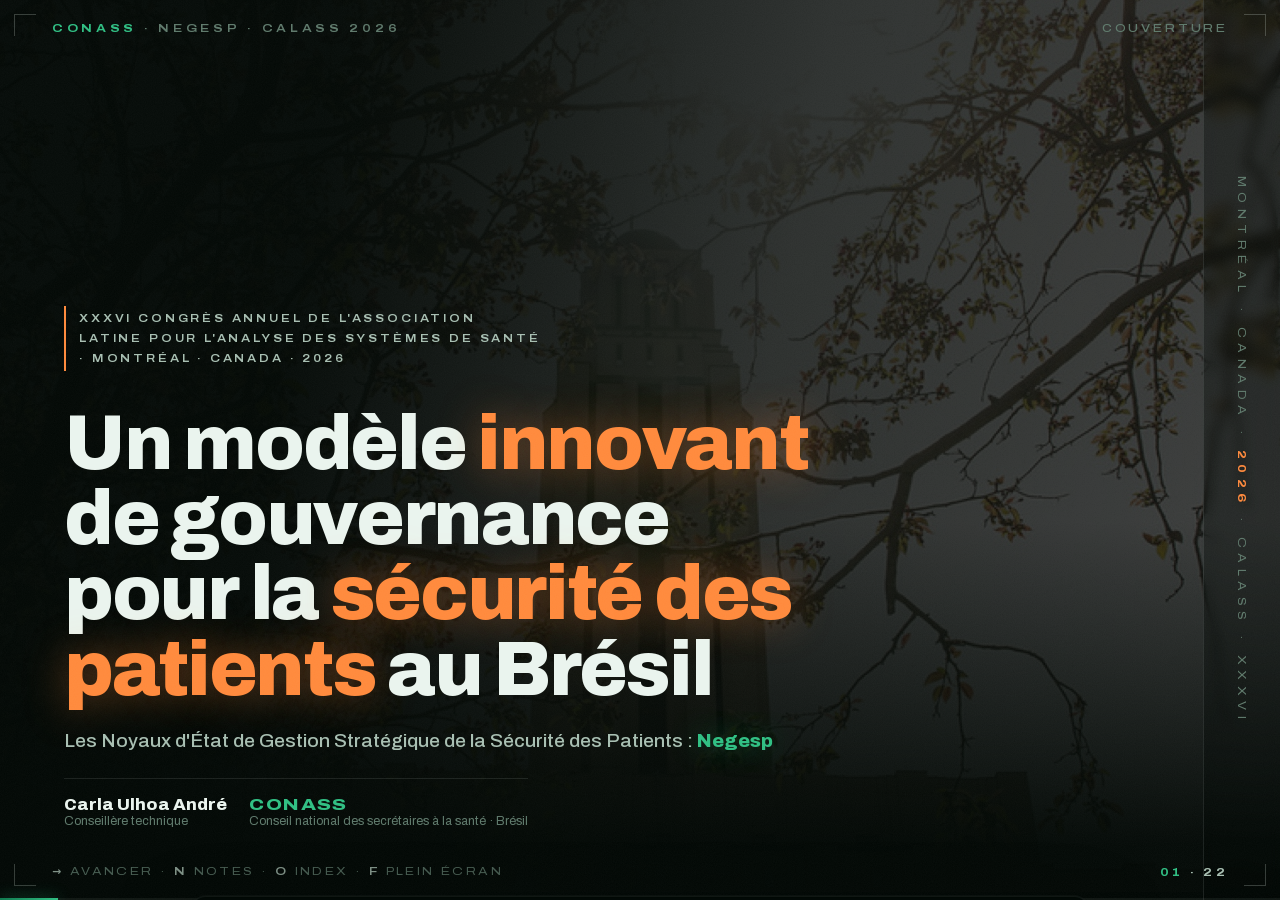
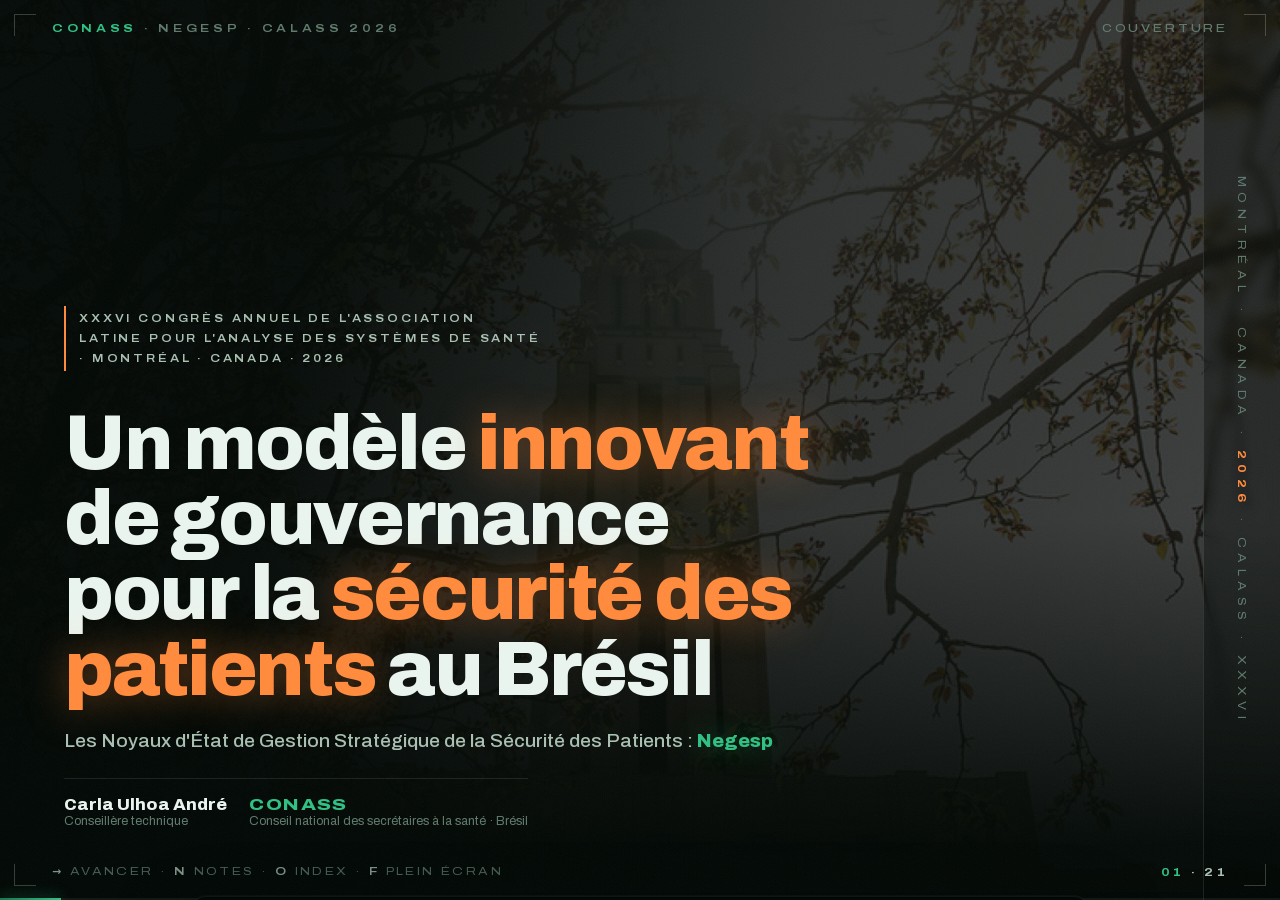
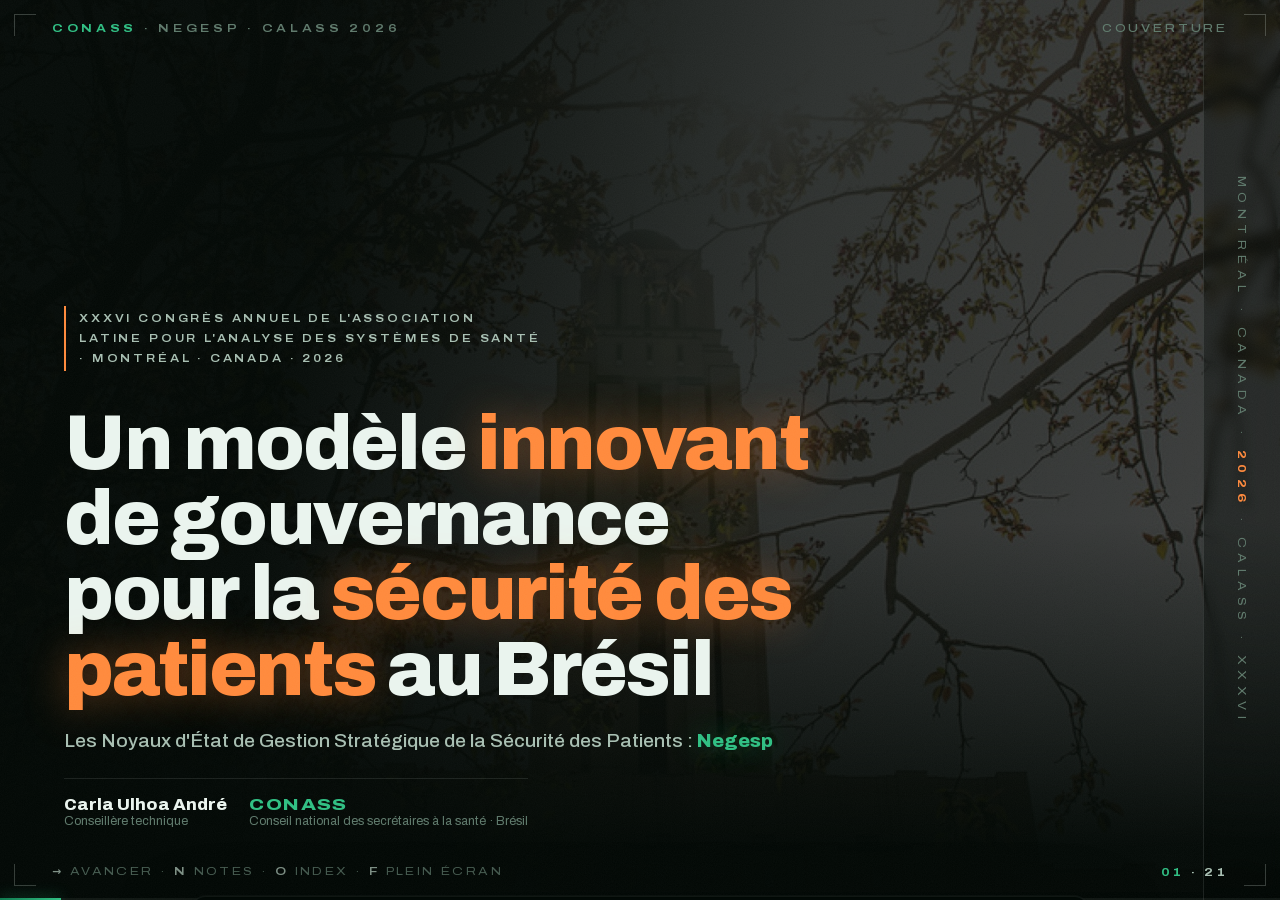
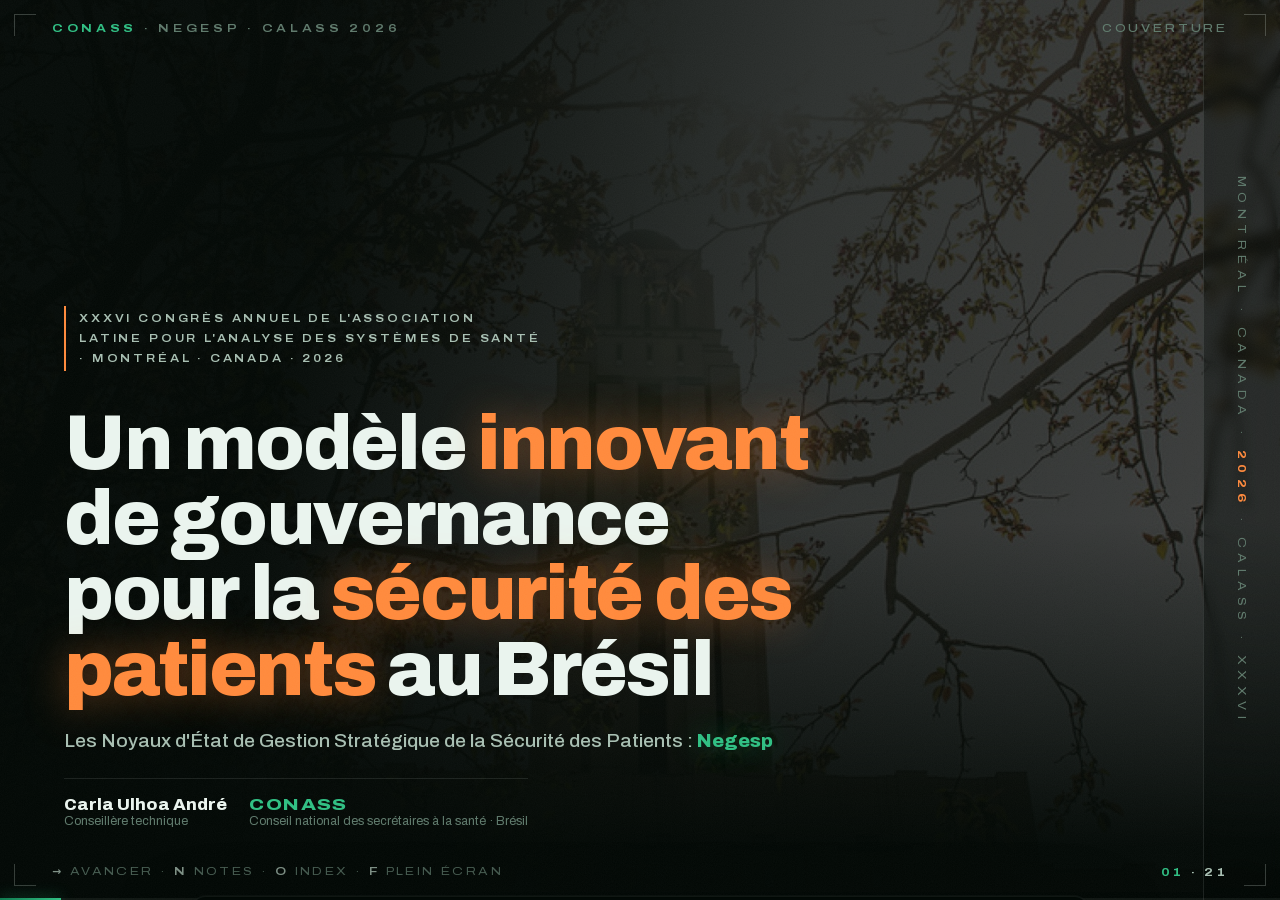
